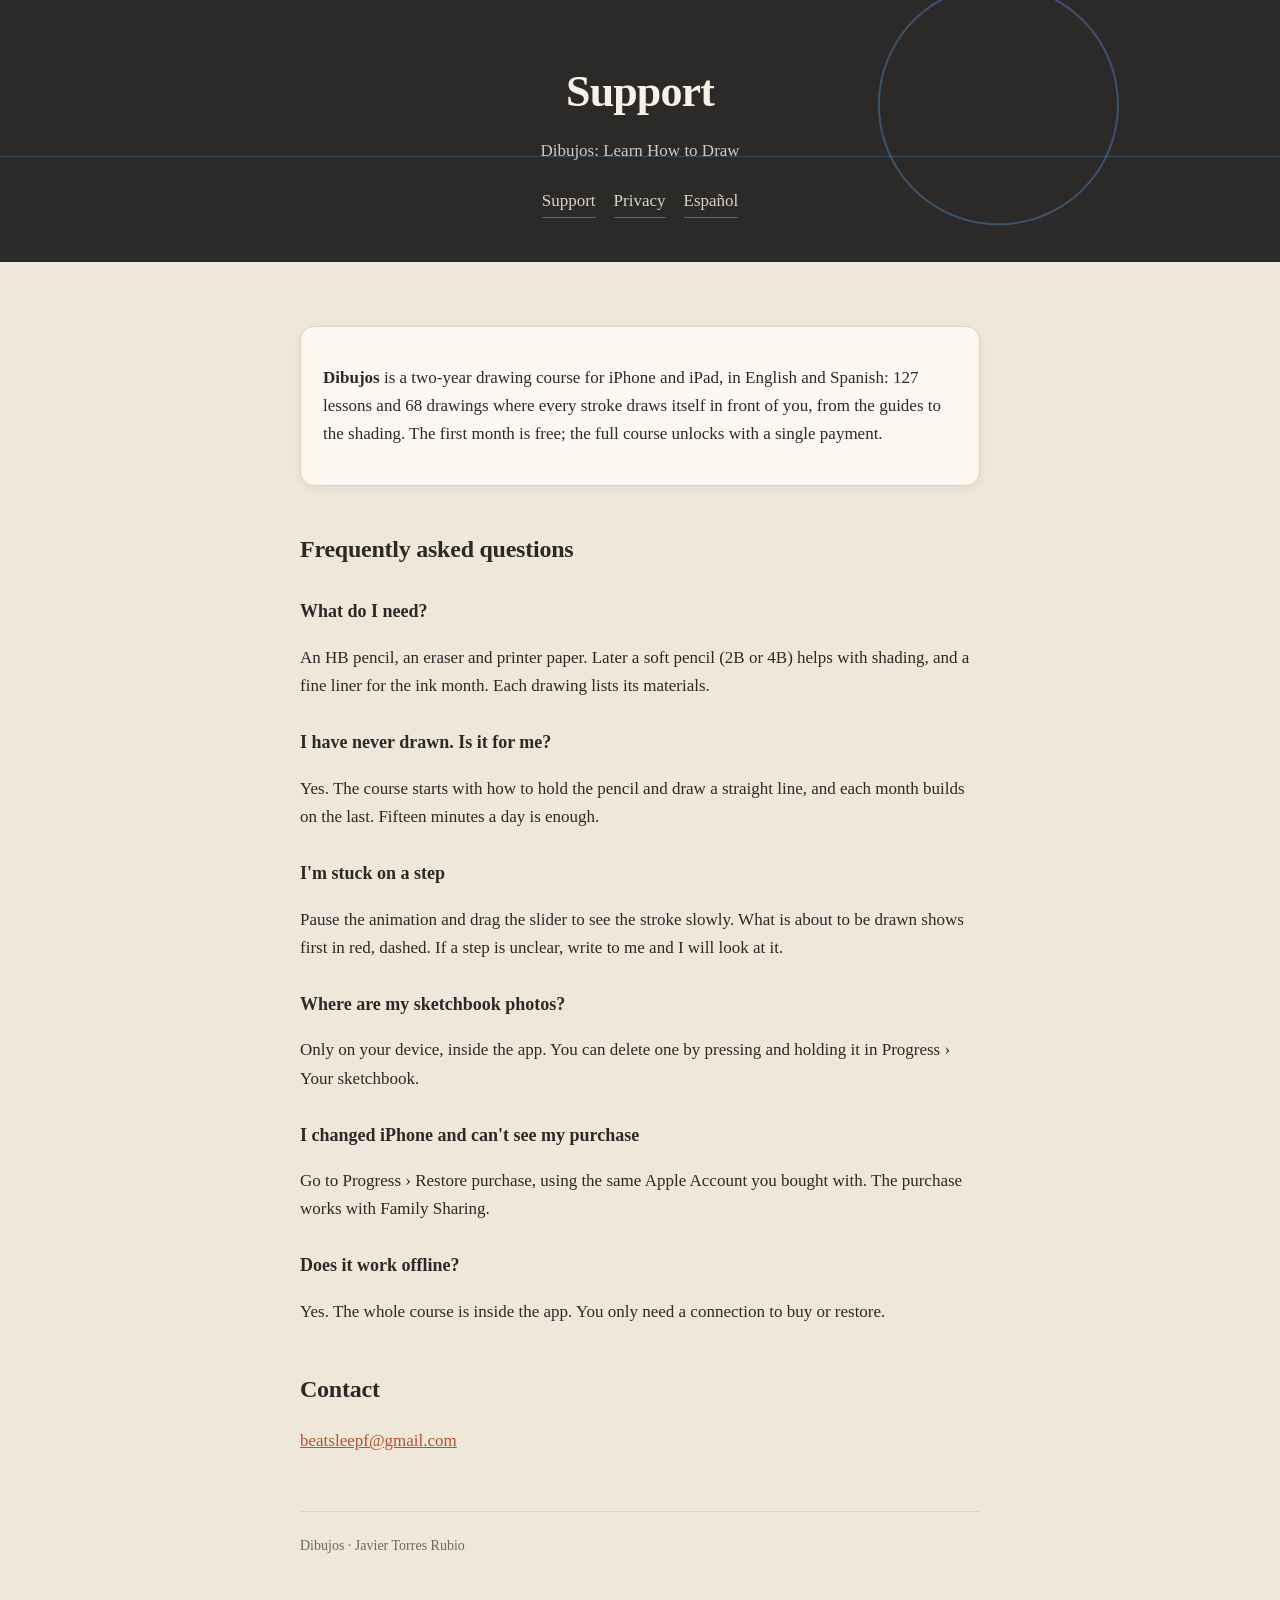
==== en/index.html @ ca908f92 "Support and privacy pages for Dibujos" ====
<!doctype html>
<html lang="en">
<head>
<meta charset="utf-8">
<meta name="viewport" content="width=device-width, initial-scale=1, viewport-fit=cover">
<title>Dibujos: learn to draw step by step — Support</title>
<link rel="canonical" href="https://javi7899.github.io/dibujos-web/en/">
<link rel="alternate" hreflang="es" href="https://javi7899.github.io/dibujos-web/">
<link rel="alternate" hreflang="en" href="https://javi7899.github.io/dibujos-web/en/">
<meta name="description" content="Help for Dibujos, the two-year drawing course where every stroke draws itself, step by step.">
<link rel="stylesheet" href="../estilo.css">
</head>
<body>
<header>
  <h1>Support</h1>
  <p>Dibujos: Learn How to Draw</p>
  <nav><a href="./">Support</a> <a href="privacy.html">Privacy</a> <a href="../" hreflang="es" lang="es">Español</a></nav>
</header>
<main>
  <div class="card"><p><strong>Dibujos</strong> is a two-year drawing course for iPhone and iPad, in English and Spanish: 127 lessons and 68 drawings where every stroke draws itself in front of you, from the guides to the shading. The first month is free; the full course unlocks with a single payment.</p></div>
  <h2>Frequently asked questions</h2>
  <h3>What do I need?</h3>
  <p>An HB pencil, an eraser and printer paper. Later a soft pencil (2B or 4B) helps with shading, and a fine liner for the ink month. Each drawing lists its materials.</p>
  <h3>I have never drawn. Is it for me?</h3>
  <p>Yes. The course starts with how to hold the pencil and draw a straight line, and each month builds on the last. Fifteen minutes a day is enough.</p>
  <h3>I'm stuck on a step</h3>
  <p>Pause the animation and drag the slider to see the stroke slowly. What is about to be drawn shows first in red, dashed. If a step is unclear, write to me and I will look at it.</p>
  <h3>Where are my sketchbook photos?</h3>
  <p>Only on your device, inside the app. You can delete one by pressing and holding it in Progress › Your sketchbook.</p>
  <h3>I changed iPhone and can't see my purchase</h3>
  <p>Go to Progress › Restore purchase, using the same Apple Account you bought with. The purchase works with Family Sharing.</p>
  <h3>Does it work offline?</h3>
  <p>Yes. The whole course is inside the app. You only need a connection to buy or restore.</p>
  <h2>Contact</h2>
  <p><span data-correo><noscript>beatsleepf (at) gmail.com</noscript></span></p>
  <footer>Dibujos · Javier Torres Rubio</footer>
</main>
<script src="contacto.js"></script>
</body>
</html>
---- estilo.css ----
/* El cuaderno de Dibujos: papel crema, grafito y sanguina. */
:root {
  --canvas: #EEE7DA; --surface: #FBF8F1; --ink: #2B2A28; --subtle: #6E685F;
  --hairline: #DCD3C2; --brand: #B5532E; --deep: #2B2A28; --guide: #4F86C6;
}
@media (prefers-color-scheme: dark) {
  :root {
    --canvas: #1B1916; --surface: #292622; --ink: #EDE7DC; --subtle: #A59D91;
    --hairline: #3D3832; --brand: #E27D58; --deep: #12110F;
  }
}
* { box-sizing: border-box; }
body {
  margin: 0; background: var(--canvas); color: var(--ink);
  font: 17px/1.65 "New York", "Iowan Old Style", Georgia, serif;
  -webkit-font-smoothing: antialiased;
}
/* Nada de backdrop-filter en una cabecera fija: oscurece la página de debajo. */
header {
  background: var(--deep); color: #F7F2E7; padding: 56px 20px 44px; text-align: center;
  background-image: radial-gradient(circle at 78% 40%, transparent 0 118px, rgba(79,134,198,.45) 119px 120px, transparent 121px),
                    linear-gradient(rgba(79,134,198,.35), rgba(79,134,198,.35));
  background-size: 100% 100%, 100% 1px; background-position: 0 0, 0 60%; background-repeat: no-repeat;
}
header h1 { margin: 0 0 8px; font-size: clamp(30px, 7vw, 44px); letter-spacing: -0.02em; }
header p { margin: 0; opacity: 0.8; font-size: 17px; }
nav { display: flex; gap: 18px; justify-content: center; margin-top: 22px; flex-wrap: wrap; }
nav a { color: #F7F2E7; opacity: 0.85; text-decoration: none; border-bottom: 1px solid rgba(247,242,231,.35); padding-bottom: 2px; }
nav a:hover { opacity: 1; }
main { max-width: 720px; margin: 0 auto; padding: 44px 20px 80px; }
h2 { font-size: 24px; margin: 44px 0 12px; letter-spacing: -0.01em; }
h3 { font-size: 18px; margin: 28px 0 6px; }
.subtle { color: var(--subtle); }
ul { padding-left: 22px; }
li { margin-bottom: 8px; }
.card {
  background: var(--surface); border: 1px solid var(--hairline);
  border-radius: 14px; padding: 20px 22px; margin: 20px 0; box-shadow: 0 3px 10px rgba(0,0,0,.05);
}
a { color: var(--brand); }
footer { border-top: 1px solid var(--hairline); margin-top: 56px; padding-top: 22px; color: var(--subtle); font-size: 14px; }
@media (prefers-reduced-motion: reduce) { * { transition: none !important; animation: none !important; } }
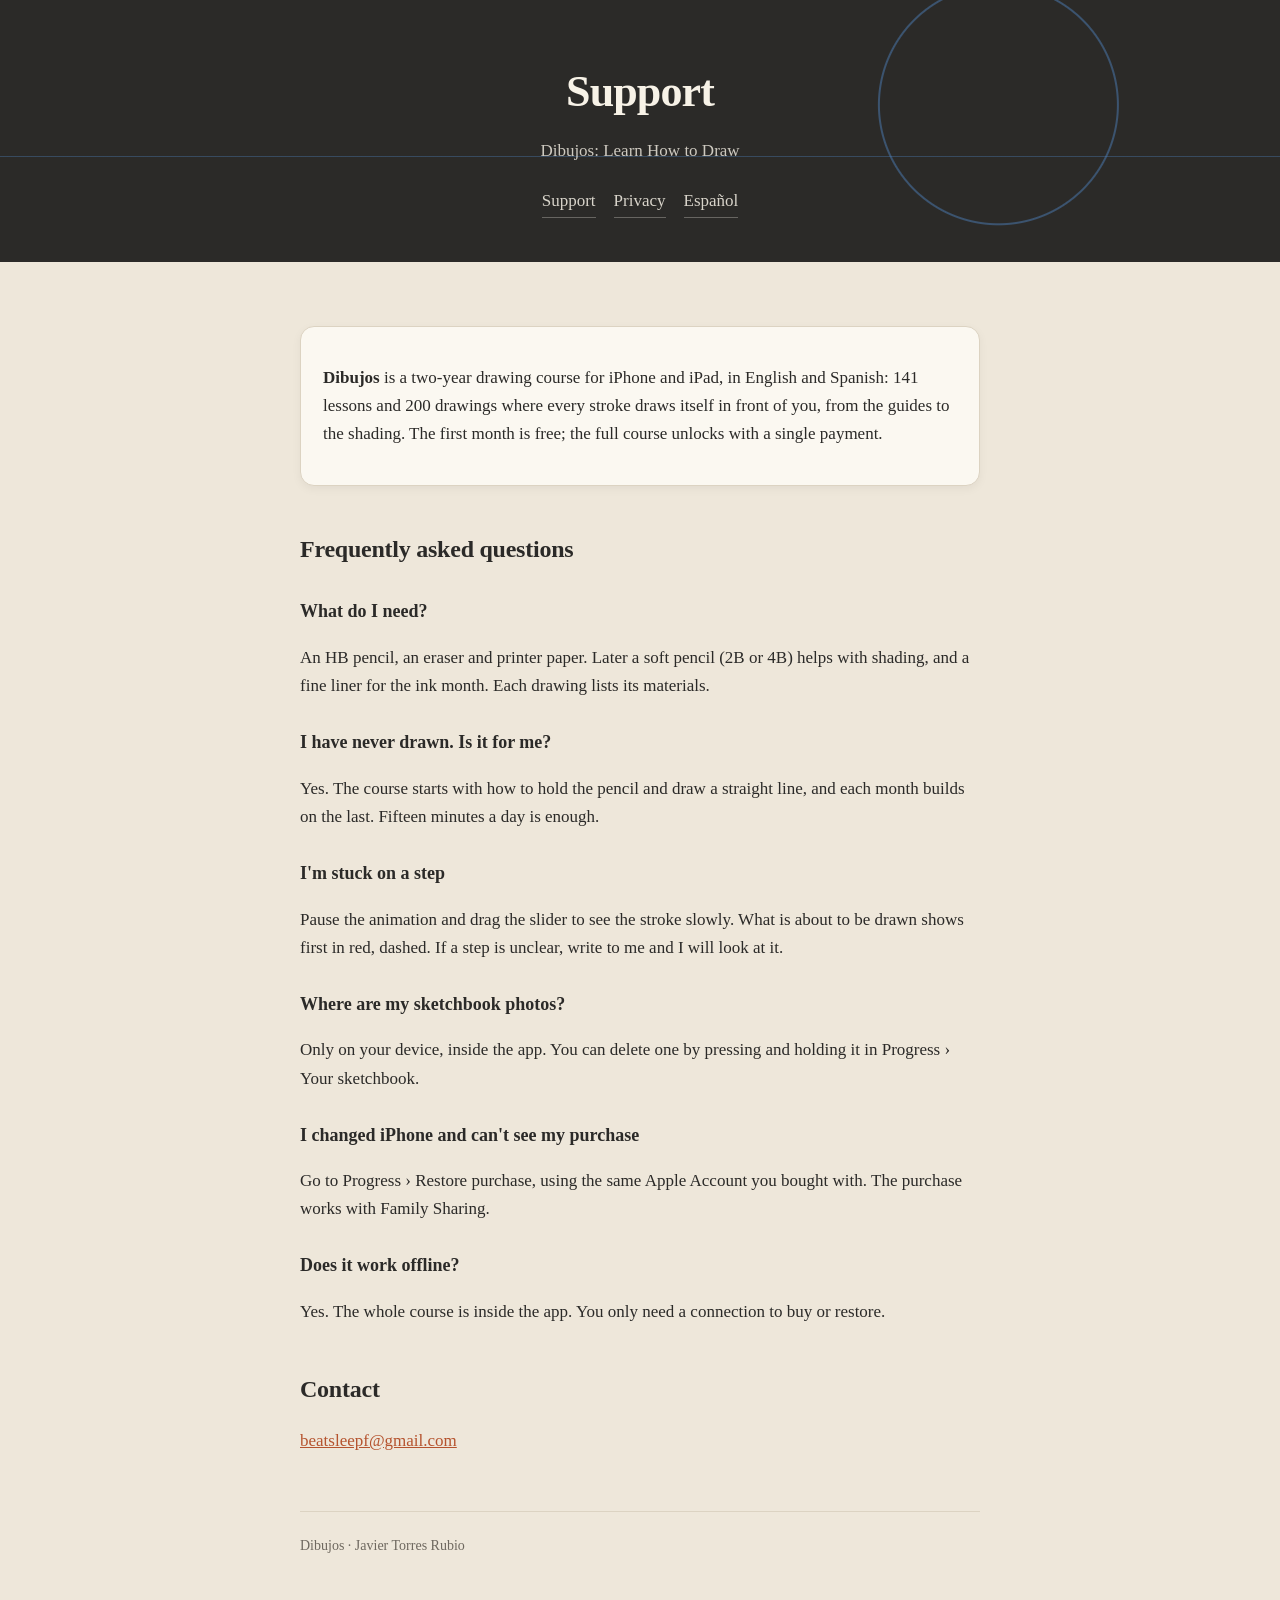
==== commit 5e57ef74: "200 drawings, 141 lessons" ====
--- a/en/index.html
+++ b/en/index.html
@@ -17,7 +17,7 @@
   <nav><a href="./">Support</a> <a href="privacy.html">Privacy</a> <a href="../" hreflang="es" lang="es">Español</a></nav>
 </header>
 <main>
-  <div class="card"><p><strong>Dibujos</strong> is a two-year drawing course for iPhone and iPad, in English and Spanish: 127 lessons and 68 drawings where every stroke draws itself in front of you, from the guides to the shading. The first month is free; the full course unlocks with a single payment.</p></div>
+  <div class="card"><p><strong>Dibujos</strong> is a two-year drawing course for iPhone and iPad, in English and Spanish: 141 lessons and 200 drawings where every stroke draws itself in front of you, from the guides to the shading. The first month is free; the full course unlocks with a single payment.</p></div>
   <h2>Frequently asked questions</h2>
   <h3>What do I need?</h3>
   <p>An HB pencil, an eraser and printer paper. Later a soft pencil (2B or 4B) helps with shading, and a fine liner for the ink month. Each drawing lists its materials.</p>
